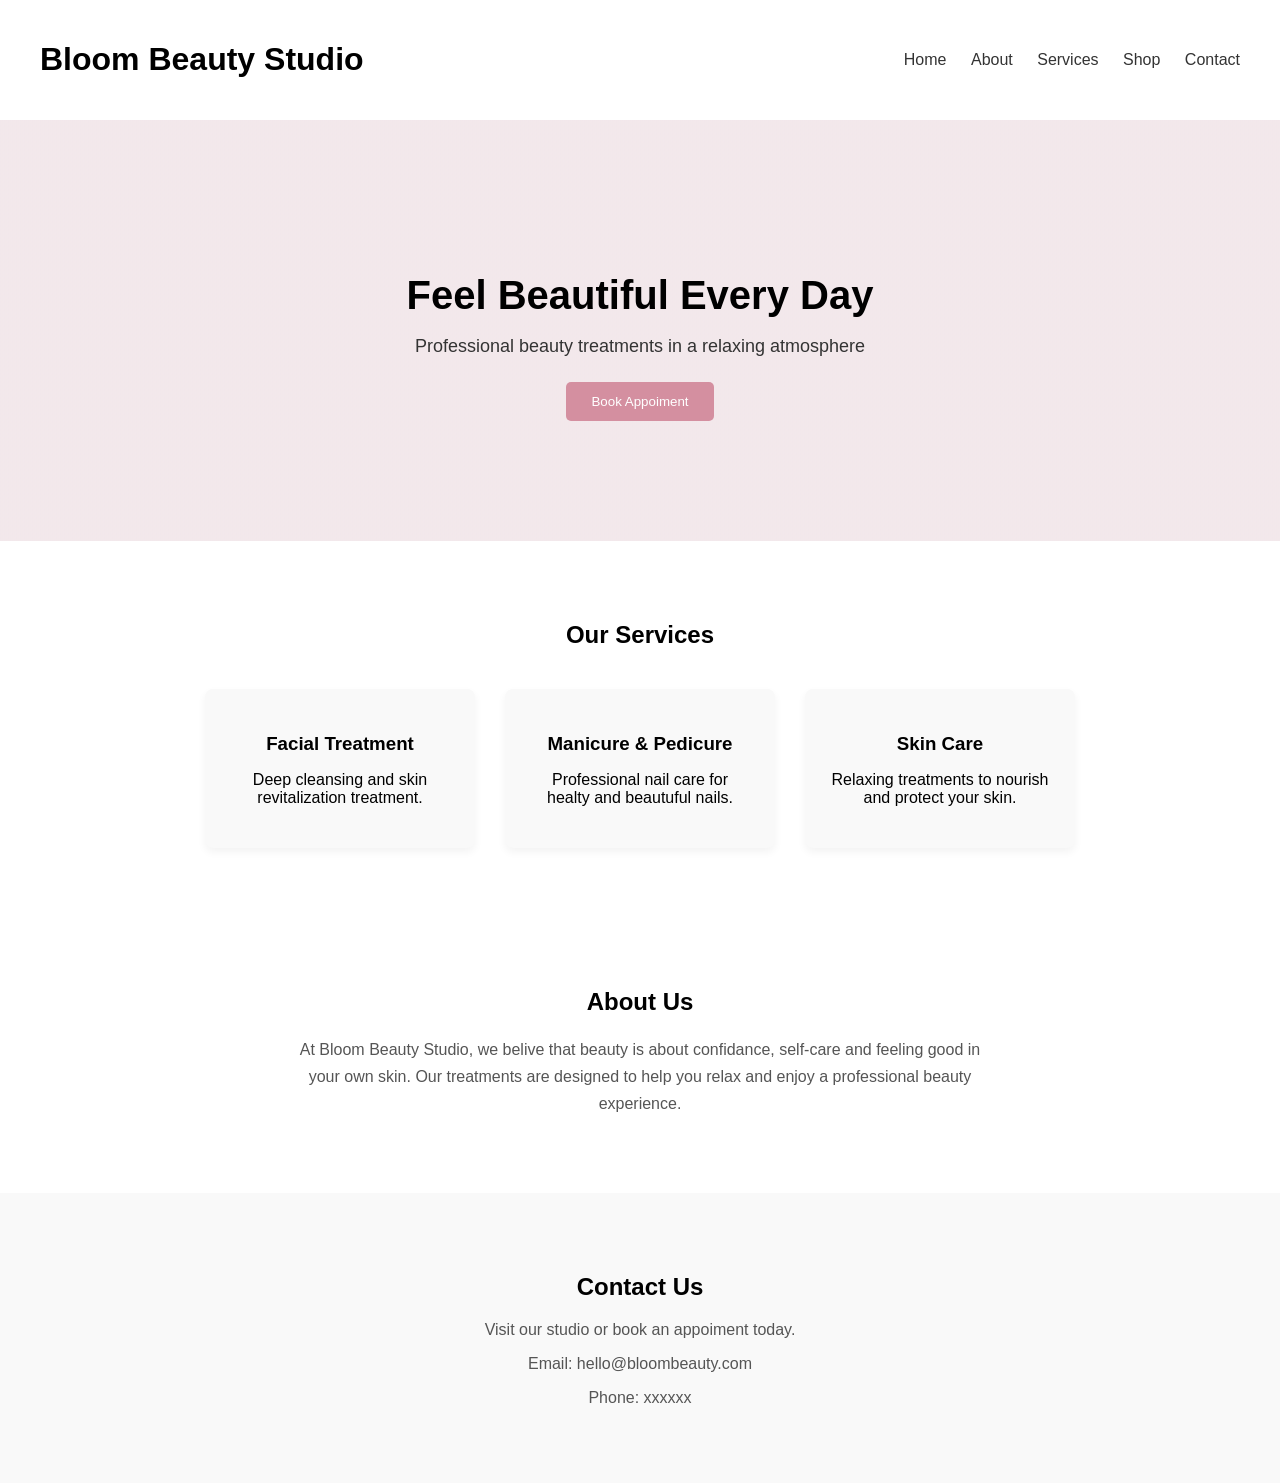
==== index.html @ 5e56a641 "Add beauty studio website files" ====
<!DOCTYPE html>
<html lang="en">
    <head>
        <meta charset="UTF-8">
        <meta name="viewport" content="width=device-width, initial-scale=1.0">
        <title>Bloom Beauty Studio</title>

        <link rel="stylesheet" href="style.css">
    </head>

    <body>
        <header>
            <h1>Bloom Beauty Studio</h1>
            <nav>
                <a href="index.html">Home</a>
                <a href="about.html">About</a>
                <a href="services.html">Services</a>
                <a href="shop.html">Shop</a>
                <a href="contact.html">Contact</a>
            </nav>
        </header>

        <section class="hero">
            <h2>Feel Beautiful Every Day</h2>
            <p>Professional beauty treatments in a relaxing atmosphere</p>
            <button>Book Appoiment</button>
        </section>

        <section class="services">
            <h2>Our Services</h2>
            <div class="service-container">

                <div class="service-card">
                    <h3>Facial Treatment</h3>
                    <p>Deep cleansing and skin revitalization treatment.</p>
                </div>
                <div class="service-card">
                    <h3>Manicure & Pedicure</h3>
                    <p>Professional nail care for healty and beautuful nails.</p>
                </div>
                <div class="service-card">
                    <h3>Skin Care</h3>
                    <p>Relaxing treatments to nourish and protect your skin.</p>
                </div>
            </div>
        </section>

        <section class="about">
            <div class="about-text">
                <h2>About Us</h2>
                <p>
                    At Bloom Beauty Studio, we belive that beauty is about confidance, self-care and feeling good in your own skin. Our treatments are designed to help you relax and enjoy a professional beauty experience.
                </p>
            </div>
        </section>

        <section class="contact">
            <h2>Contact Us</h2>
            <p>Visit our studio or book an appoiment today.</p>
            <p>Email: hello@bloombeauty.com</p>
            <p>Phone: xxxxxx</p>
        </section>

    </body>

</html>
---- style.css ----
body{
    font-family: Arial, Helvetica, sans-serif;
    margin: 0;
    background: #f9f9f9;
}

header{
    display: flex;
    justify-content: space-between;
    align-items: center;
    padding: 20px 40px;
    background: white;
}

nav a{
    margin-left: 20px;
    text-decoration: none;
    color: #333;
}

.hero{
    text-align: center;
    padding: 120px 20px;
    background: linear-gradient(rgba(242,230,234,0.9), rgba(242,230,234,0.9)),url("https://images.pexels.com/photos/992734/pexels-photo-992734.jpeg");
    background-size: cover;
    background-position: center;
}

.hero h2{
    font-size: 40px;
    margin-bottom: 10px;
}

button{
    padding: 12px 25px;
    border: none;
    background: #d48fa0;
    color: white;
    border-radius: 5px;
    cursor: pointer;
}

.services{
    padding: 60px 20px;
    text-align: center;
    background: white;
}

.service-container{
    display: flex;
    justify-content: center;
    gap: 30px;
    margin-top: 40px;
    flex-wrap: wrap;
}

.service-card{
    background: #f9f9f9;
    padding: 25px;
    width: 220px;
    border-radius: 8px;
    box-shadow: 0 4px 8px rgba(0, 0, 0, 0.05);
}

.service-card h3{
    margin-bottom: 10px;
}

.about{
    padding: 60px 20px;
    background: #fff;
    display: flex;
    justify-content: center;
}

.about-text{
    max-width: 700px;
    text-align: center;
}

.about-text p{
    line-height: 1.7;
    color: #555;
}

.hero p{
    font-size: 18px;
    margin-bottom: 25px;
    color: #333;
}

button:hover{
    background: #bf7588;
}

.contact{
    padding: 60px 20px;
    text-align: center;
    background: #f9f9f9;
}

.contact p{
    margin-top: 10px;
    color: #555;
}

.contact-form{
    display: flex;
    flex-direction: column;
    gap: 15px;
    margin-top: 30px;
}

.contact-form input,
.contact-form textarea{
    padding: 14px;
    border: 1px solid #ccc;
    border-radius: 6px;
    font-size: 16px;
    font-family: Arial, Helvetica, sans-serif;
}

.contact-form button{
    align-self: center;
}

.shop{
    padding: 60px 20px;
    text-align: center;
    background: #fff;
}

.product-container{
    display: flex;
    justify-content: center;
    gap: 30px;
    flex-wrap: wrap;
    margin-top: 40px;
}

.product-card{
    background: #f9f9f9;
    padding: 25px;
    width: 220px;
    border-radius: 10px;
    box-shadow: 0 4px 10px rgba(0, 0, 0, 0.08);
}


.booking-form{
    display: flex;
    flex-direction: column;
    gap: 15px;
    margin-top: 30px;
}

.booking-form input,
.booking-form select,
.booking-form textarea{
    padding: 14px;
    border: 1px solid #ccc;
    border-radius: 6px;
    font-size: 16px;
    font-family: Arial, Helvetica, sans-serif;
}

.contact-page{
    max-width: 1200px;
    margin: 60px auto;
    padding: 0 20px;
    display: flex;
    gap: 40px;
    align-items: flex-start;
}

.contact-left{
    flex: 2;
}

.contact-right{
    flex: 1;
}

.contact-form-section,
.booking,
.contact-details{
    background: white;
    padding: 30px;
    border-radius: 10px;
    box-shadow: 0 4px 10px rgba(0, 0, 0, 0.08);
}

.booking{
    margin-top: 30px;
}

.contact-form-section h2,
.booking h2,
.contact-details h3{
    margin-top: 0;
}

.contact-details{
    line-height: 1.8;
    color: #555;
}

@media (max-width: 768px){
   
    header{
        flex-direction: column;
        gap: 15px;
    }
    nav{
        display: flex;
        flex-wrap: wrap;
        justify-content: center;
        gap: 10px;
    }
    .contact-page{
        flex-direction: column;
    }
    .service-container{
        flex-direction: column;
        align-items: center;
    }
    .product-container{
        flex-direction: column;
        align-items: center;
    }
    .hero{
        padding: 100px 20px;
    }
    .hero h2{
        font-size: 28px;
    }
}

#cartCount{
    text-align: center;
    font-weight: bold;
    margin-top: #333;
}
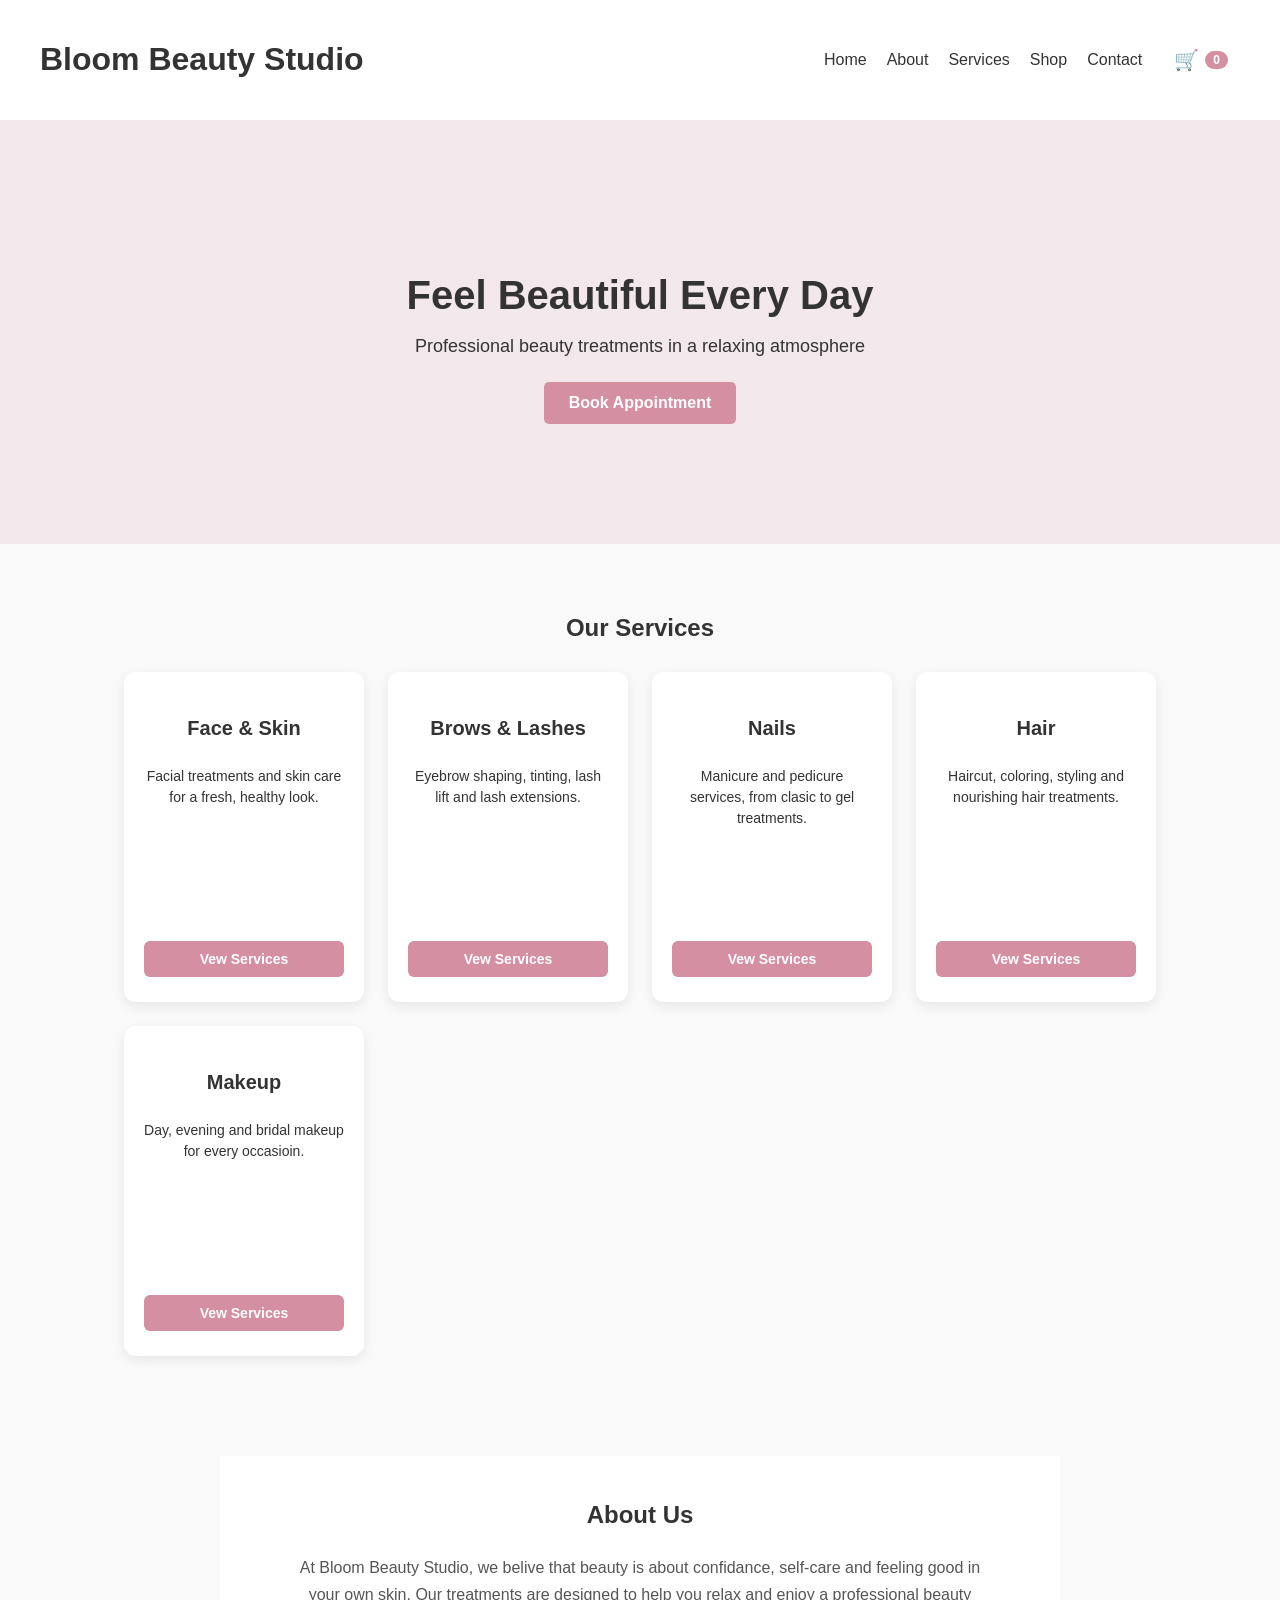
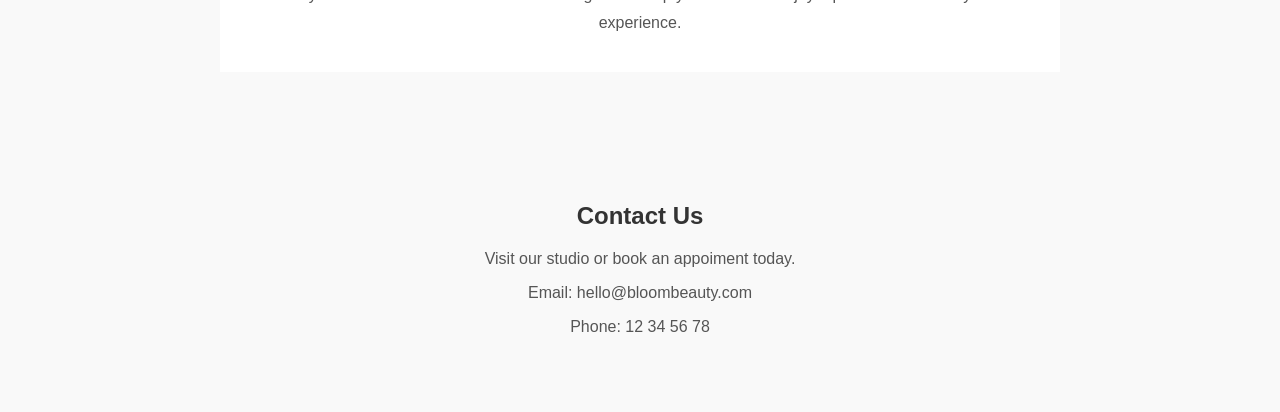
==== commit 7ba6fe76: "Final version of Beauty Studio website" ====
--- a/index.html
+++ b/index.html
@@ -17,30 +17,46 @@
                 <a href="services.html">Services</a>
                 <a href="shop.html">Shop</a>
                 <a href="contact.html">Contact</a>
+                 <a href="checkout.html" class="cart-nav">
+                    🛒 <span id="navCartCount">0</span>
+                </a>
             </nav>
         </header>
 
         <section class="hero">
             <h2>Feel Beautiful Every Day</h2>
             <p>Professional beauty treatments in a relaxing atmosphere</p>
-            <button>Book Appoiment</button>
+            <a href="contact.html#booking" class="book-btn">Book Appointment</a>
         </section>
 
-        <section class="services">
+        <section class="services-preview">
             <h2>Our Services</h2>
             <div class="service-container">
 
                 <div class="service-card">
-                    <h3>Facial Treatment</h3>
-                    <p>Deep cleansing and skin revitalization treatment.</p>
+                    <h3>Face & Skin</h3>
+                    <p>Facial treatments and skin care for a fresh, healthy look.</p>
+                    <a href="services.html" class="service-btn">Vew Services</a>
                 </div>
                 <div class="service-card">
-                    <h3>Manicure & Pedicure</h3>
-                    <p>Professional nail care for healty and beautuful nails.</p>
+                    <h3>Brows & Lashes</h3>
+                    <p>Eyebrow shaping, tinting, lash lift and lash extensions.</p>
+                    <a href="services.html" class="service-btn">Vew Services</a>
                 </div>
                 <div class="service-card">
-                    <h3>Skin Care</h3>
-                    <p>Relaxing treatments to nourish and protect your skin.</p>
+                    <h3>Nails</h3>
+                    <p>Manicure and pedicure services, from clasic to gel treatments.</p>
+                    <a href="services.html" class="service-btn">Vew Services</a>
+                </div>
+                <div class="service-card">
+                    <h3>Hair</h3>
+                    <p>Haircut, coloring, styling and nourishing hair treatments.</p>
+                    <a href="services.html" class="service-btn">Vew Services</a>
+                </div>
+                <div class="service-card">
+                    <h3>Makeup</h3>
+                    <p>Day, evening and bridal makeup for every occasioin.</p>
+                    <a href="services.html" class="service-btn">Vew Services</a>
                 </div>
             </div>
         </section>
@@ -58,8 +74,9 @@
             <h2>Contact Us</h2>
             <p>Visit our studio or book an appoiment today.</p>
             <p>Email: hello@bloombeauty.com</p>
-            <p>Phone: xxxxxx</p>
+            <p>Phone: 12 34 56 78</p>
         </section>
+        <script src="script.js"></script>
 
     </body>
 
--- a/style.css
+++ b/style.css
@@ -2,8 +2,10 @@
     font-family: Arial, Helvetica, sans-serif;
     margin: 0;
     background: #f9f9f9;
-}
-
+    color: #333;
+}
+
+/* Header */
 header{
     display: flex;
     justify-content: space-between;
@@ -12,12 +14,19 @@
     background: white;
 }
 
+nav{
+    display: flex;
+    align-items: center;
+    gap: 20px;
+    flex-wrap: wrap;
+}
+
 nav a{
-    margin-left: 20px;
     text-decoration: none;
     color: #333;
 }
 
+/* Hero */
 .hero{
     text-align: center;
     padding: 120px 20px;
@@ -31,80 +40,153 @@
     margin-bottom: 10px;
 }
 
-button{
-    padding: 12px 25px;
-    border: none;
-    background: #d48fa0;
-    color: white;
-    border-radius: 5px;
-    cursor: pointer;
-}
-
-.services{
-    padding: 60px 20px;
-    text-align: center;
-    background: white;
-}
-
-.service-container{
-    display: flex;
-    justify-content: center;
-    gap: 30px;
-    margin-top: 40px;
-    flex-wrap: wrap;
-}
-
-.service-card{
-    background: #f9f9f9;
-    padding: 25px;
-    width: 220px;
-    border-radius: 8px;
-    box-shadow: 0 4px 8px rgba(0, 0, 0, 0.05);
-}
-
-.service-card h3{
-    margin-bottom: 10px;
-}
-
-.about{
-    padding: 60px 20px;
-    background: #fff;
-    display: flex;
-    justify-content: center;
-}
-
-.about-text{
-    max-width: 700px;
-    text-align: center;
-}
-
-.about-text p{
-    line-height: 1.7;
-    color: #555;
-}
-
 .hero p{
     font-size: 18px;
     margin-bottom: 25px;
     color: #333;
 }
 
+/* Buttons */
+button{
+    padding: 12px 25px;
+    border: none;
+    background: #d48fa0;
+    color: white;
+    border-radius: 5px;
+    cursor: pointer;
+}
+
 button:hover{
     background: #bf7588;
 }
 
-.contact{
+.book-btn {
+    display: inline-block;
+    padding: 12px 25px;
+    background: #d48fa0;
+    color: white;
+    border-radius: 5px;
+    text-decoration: none;
+    font-weight: bold;
+}
+
+.book-btn:hover {
+    background: #bf7588;
+}
+
+/* Section Titles */
+.section-title {
+    text-align: center;
+    font-size: 32px;
+    margin: 30px 0 30px;
+}
+
+/* Services General */
+.services{
+    padding: 50px 20px 60px;
+    background: white;
+    max-width: 1200px;
+    margin: 0 auto;
+    border-radius: 12px;
+}
+
+.service-category-title {
+    margin: 45px 0 20px;
+    font-size: 28px;
+    color: #333;
+    text-align: center;
+}
+
+.service-container{
+    display: grid;
+    grid-template-columns: repeat(auto-fit, minmax(240px, 240px));
+    gap: 24px;
+    justify-content: center;
+}
+
+.service-card{
+    background: white;
+    padding: 25px 20px;
+    border-radius: 12px;
+    box-shadow: 0 4px 12px rgba(0, 0, 0, 0.08);
+    text-align: center;
+    display: flex;
+    flex-direction: column;
+    justify-content: space-between;
+    min-height: 280px;
+}
+
+.service-card h3{
+    margin-bottom: 12px;
+    font-size: 20px;
+}
+
+.service-card p {
+    font-size: 14px;
+    margin-bottom: 12px;
+    line-height: 1.5;
+}
+
+.service-btn {
+    display: inline-block;
+    margin-top: auto;
+    padding: 10px 22px;
+    background: #d48fa0;
+    color: white;
+    border-radius: 6px;
+    text-decoration: none;
+    font-size: 14px;
+    font-weight: bold;
+}
+
+.service-btn:hover {
+    background: #bf7588;
+}
+
+/* Homepage services preview */
+.services-preview {
+    padding: 50px 20px;
+    text-align: center;
+}
+
+.services-preview h2 {
+    margin-bottom: 30px;
+}
+
+/* About */
+.about {
+    max-width: 800px;
+    margin: 50px auto;
+    padding: 20px;
+    background: #fff;
+    display: flex;
+    justify-content: center;
+    line-height: 1.6;
+}
+
+.about-text {
+    max-width: 700px;
+    text-align: center;
+}
+
+.about-text p {
+    line-height: 1.7;
+    color: #555;
+}
+
+/* Contact */
+.contact {
     padding: 60px 20px;
     text-align: center;
     background: #f9f9f9;
 }
 
-.contact p{
+.contact p {
     margin-top: 10px;
     color: #555;
 }
 
-.contact-form{
+.contact-form {
     display: flex;
     flex-direction: column;
     gap: 15px;
@@ -112,7 +194,7 @@
 }
 
 .contact-form input,
-.contact-form textarea{
+.contact-form textarea {
     padding: 14px;
     border: 1px solid #ccc;
     border-radius: 6px;
@@ -120,17 +202,119 @@
     font-family: Arial, Helvetica, sans-serif;
 }
 
-.contact-form button{
+.contact-form button {
     align-self: center;
 }
 
-.shop{
+/* Contact page / booking */
+.contact-page {
+    max-width: 1200px;
+    margin: 60px auto;
+    padding: 0 20px;
+    display: flex;
+    gap: 40px;
+    align-items: flex-start;
+}
+
+.contact-left {
+    flex: 2;
+}
+
+.contact-right {
+    flex: 1;
+}
+
+.contact-form-section,
+.booking,
+.contact-details {
+    background: white;
+    padding: 30px;
+    border-radius: 10px;
+    box-shadow: 0 4px 10px rgba(0, 0, 0, 0.08);
+}
+
+.booking {
+    margin-bottom: 30px;
+}
+
+.contact-form-section h2,
+.booking h2,
+.contact-details h3 {
+    margin-top: 0;
+    margin-bottom: 25px;
+}
+
+.contact-details {
+    line-height: 1.8;
+    color: #555;
+}
+
+.booking-form {
+    display: grid;
+    grid-template-columns: 1fr 1fr;
+    gap: 15px;
+}
+
+.form-group {
+    display: flex;
+    flex-direction: column;
+}
+
+.form-group label {
+    margin-bottom: 8px;
+    font-weight: 600;
+    color: #333;
+}
+
+.form-group input,
+.form-group select,
+.form-group textarea {
+    padding: 12px;
+    border: 1px solid #ccc;
+    border-radius: 6px;
+    font-size: 15px;
+    width: 100%;
+    box-sizing: border-box;
+    font-family: Arial, Helvetica, sans-serif;
+}
+
+.form-group textarea {
+    min-height: 100px;
+    resize: vertical;
+}
+
+.full-width {
+    grid-column: 1 / -1;
+}
+
+.booking-form button {
+    padding: 12px 24px;
+    border: none;
+    background: #d48fa0;
+    color: white;
+    border-radius: 6px;
+    cursor: pointer;
+    font-weight: bold;
+    width: fit-content;
+}
+
+.booking-form button:hover {
+    background: #bf7588;
+}
+
+#bookingMessage {
+    margin-top: 15px;
+    font-weight: 500;
+}
+
+/* Shop */
+.shop {
     padding: 60px 20px;
     text-align: center;
     background: #fff;
 }
 
-.product-container{
+.product-container {
     display: flex;
     justify-content: center;
     gap: 30px;
@@ -138,7 +322,7 @@
     margin-top: 40px;
 }
 
-.product-card{
+.product-card {
     background: #f9f9f9;
     padding: 25px;
     width: 220px;
@@ -146,98 +330,209 @@
     box-shadow: 0 4px 10px rgba(0, 0, 0, 0.08);
 }
 
-
-.booking-form{
-    display: flex;
-    flex-direction: column;
+.cart-summary {
+    display: flex;
+    justify-content: center;
+    align-items: center;
     gap: 15px;
-    margin-top: 30px;
-}
-
-.booking-form input,
-.booking-form select,
-.booking-form textarea{
-    padding: 14px;
-    border: 1px solid #ccc;
-    border-radius: 6px;
-    font-size: 16px;
-    font-family: Arial, Helvetica, sans-serif;
-}
-
-.contact-page{
-    max-width: 1200px;
-    margin: 60px auto;
-    padding: 0 20px;
-    display: flex;
-    gap: 40px;
-    align-items: flex-start;
-}
-
-.contact-left{
-    flex: 2;
-}
-
-.contact-right{
-    flex: 1;
-}
-
-.contact-form-section,
-.booking,
-.contact-details{
+    margin-bottom: 20px;
+    flex-wrap: wrap;
+}
+
+#cartCount {
+    font-weight: bold;
+    margin: 0;
+    color: #333;
+}
+
+.view-cart-btn {
+    display: inline-block;
+    padding: 10px 18px;
+    background: #d48fa0;
+    color: white;
+    text-decoration: none;
+    border-radius: 6px;
+    font-weight: bold;
+}
+
+.view-cart-btn:hover {
+    background: #bf7588;
+}
+
+/* Checkout */
+.checkout-section {
+    max-width: 900px;
+    margin: 50px auto;
     background: white;
     padding: 30px;
     border-radius: 10px;
     box-shadow: 0 4px 10px rgba(0, 0, 0, 0.08);
 }
 
-.booking{
-    margin-top: 30px;
-}
-
-.contact-form-section h2,
-.booking h2,
-.contact-details h3{
-    margin-top: 0;
-}
-
-.contact-details{
-    line-height: 1.8;
-    color: #555;
-}
-
-@media (max-width: 768px){
-   
-    header{
+.checkout-section h2 {
+    margin-bottom: 20px;
+}
+
+.checkout-item {
+    display: flex;
+    justify-content: space-between;
+    align-items: center;
+    gap: 15px;
+    padding: 12px 0;
+    border-bottom: 1px solid #ddd;
+}
+
+#checkoutTotal {
+    font-weight: bold;
+    font-size: 18px;
+    margin: 20px 0 30px;
+}
+
+.checkout-form {
+    display: grid;
+    grid-template-columns: 1fr 1fr;
+    gap: 20px;
+}
+
+.checkout-form .form-group {
+    display: flex;
+    flex-direction: column;
+}
+
+.checkout-form label {
+    margin-bottom: 8px;
+    font-weight: 600;
+}
+
+.checkout-form input {
+    padding: 12px;
+    border: 1px solid #ccc;
+    border-radius: 6px;
+}
+
+.checkout-form .full-width {
+    grid-column: 1 / -1;
+}
+
+#checkoutMessage {
+    margin-top: 20px;
+    font-weight: 600;
+    color: #4CAF50;
+}
+
+.checkout-actions {
+    display: flex;
+    gap: 15px;
+    margin: 20px 0 30px;
+    flex-wrap: wrap;
+}
+
+.secondary-btn {
+    display: inline-block;
+    padding: 10px 18px;
+    background: #777;
+    color: white;
+    text-decoration: none;
+    border: none;
+    border-radius: 6px;
+    cursor: pointer;
+    font-weight: bold;
+}
+
+.secondary-btn:hover {
+    background: #555;
+}
+
+/* Nav cart */
+.cart-nav {
+    font-size: 20px;
+    text-decoration: none;
+    display: inline-flex;
+    align-items: center;
+    gap: 6px;
+}
+
+nav a.cart-nav {
+    padding: 8px 12px;
+}
+
+#navCartCount {
+    background: #d48fa0;
+    color: white;
+    font-size: 12px;
+    font-weight: bold;
+    padding: 3px 8px;
+    border-radius: 999px;
+    line-height: 1;
+}
+
+/* Quantity controls */
+.quantity-controls {
+    display: flex;
+    align-items: center;
+    gap: 8px;
+}
+
+.quantity-controls button {
+    padding: 5px 10px;
+    border: none;
+    background: #d48fa0;
+    color: white;
+    border-radius: 4px;
+    cursor: pointer;
+}
+
+.quantity-controls button:hover {
+    background: #bf7588;
+}
+
+/* Responsive */
+@media (max-width: 768px) {
+    header {
         flex-direction: column;
         gap: 15px;
     }
-    nav{
-        display: flex;
-        flex-wrap: wrap;
+
+    nav {
         justify-content: center;
-        gap: 10px;
-    }
-    .contact-page{
+    }
+
+    .hero {
+        padding: 100px 20px;
+    }
+
+    .hero h2 {
+        font-size: 28px;
+    }
+
+    .contact-page {
         flex-direction: column;
     }
-    .service-container{
+
+    .booking-form,
+    .checkout-form {
+        grid-template-columns: 1fr;
+    }
+
+    .product-container {
         flex-direction: column;
         align-items: center;
     }
-    .product-container{
-        flex-direction: column;
-        align-items: center;
-    }
-    .hero{
-        padding: 100px 20px;
-    }
-    .hero h2{
-        font-size: 28px;
-    }
-}
-
-#cartCount{
-    text-align: center;
-    font-weight: bold;
-    margin-top: #333;
+
+    .service-container {
+        grid-template-columns: 1fr;
+    }
+
+    .service-card {
+        min-height: auto;
+    }
+
+    .services {
+        margin: 30px auto;
+    }
+
+    .service-category-title {
+        font-size: 24px;
+        margin: 35px 0 15px;
+    }
 }
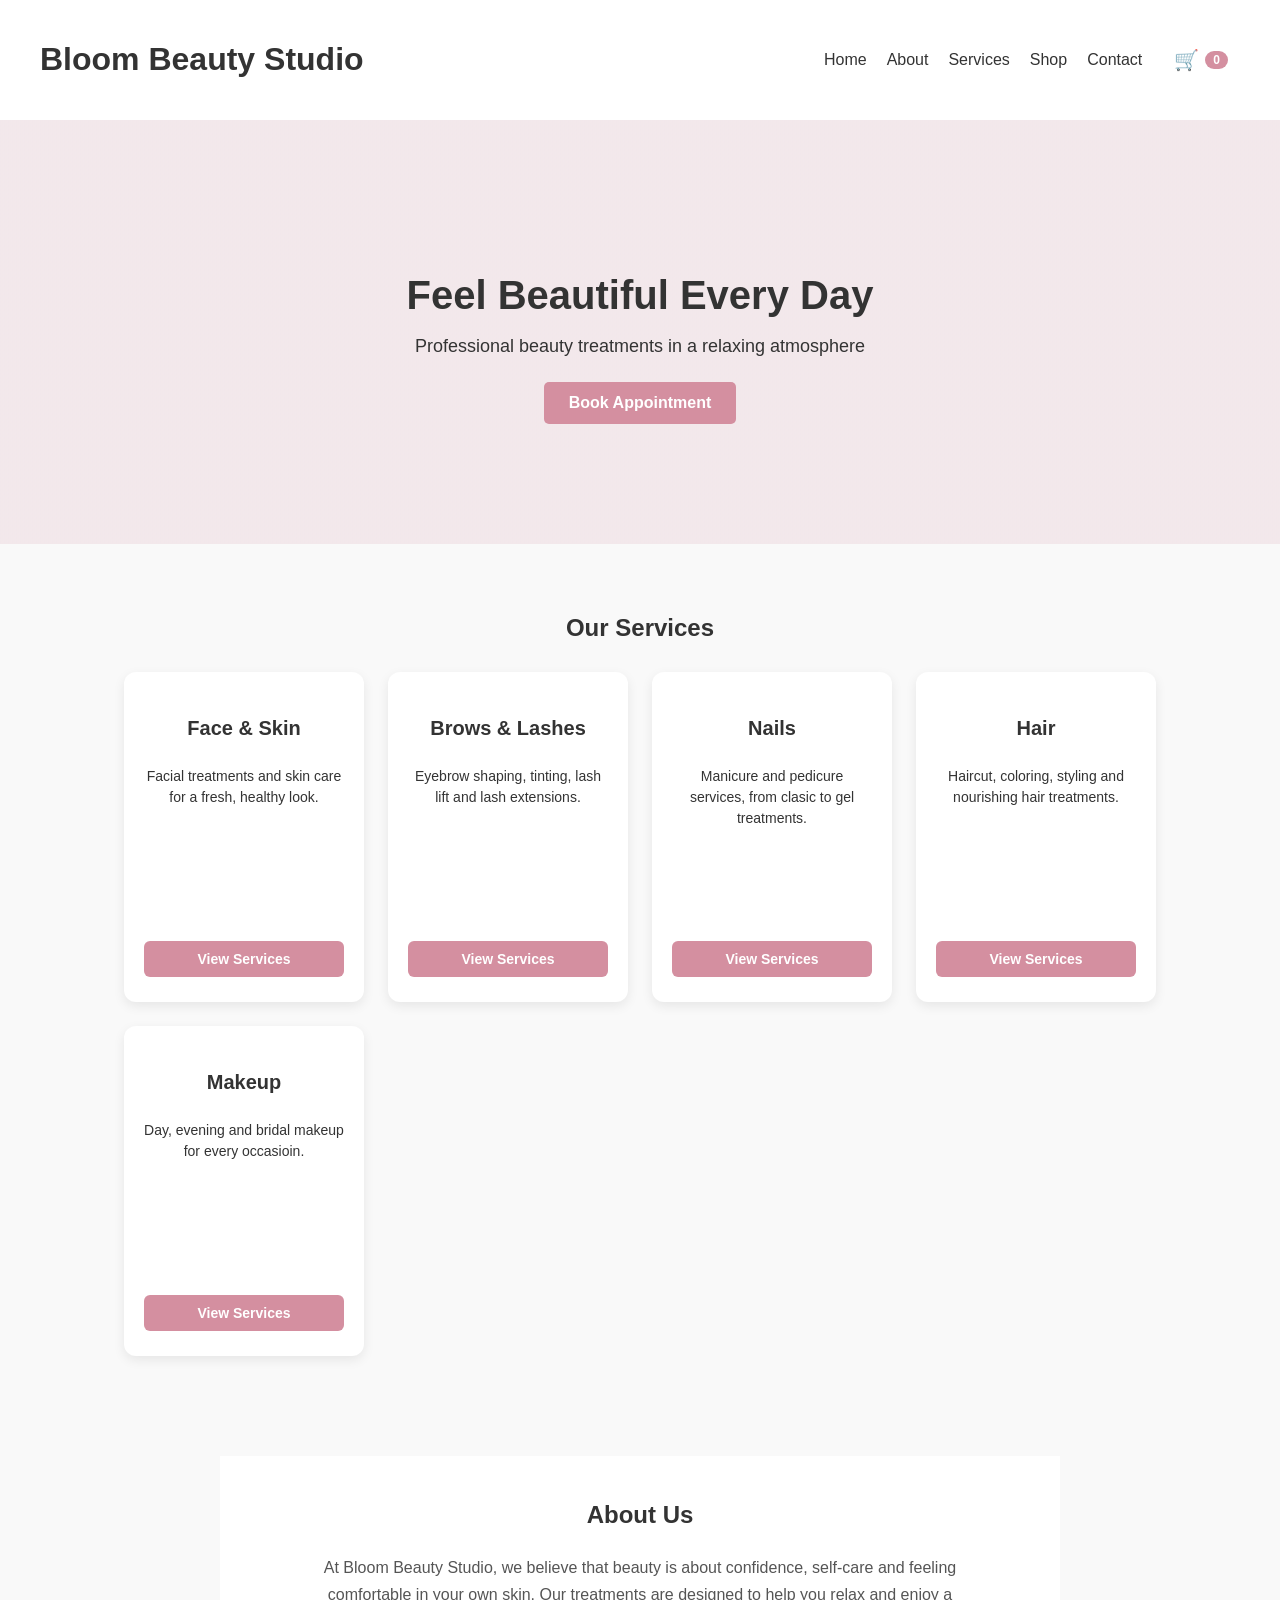
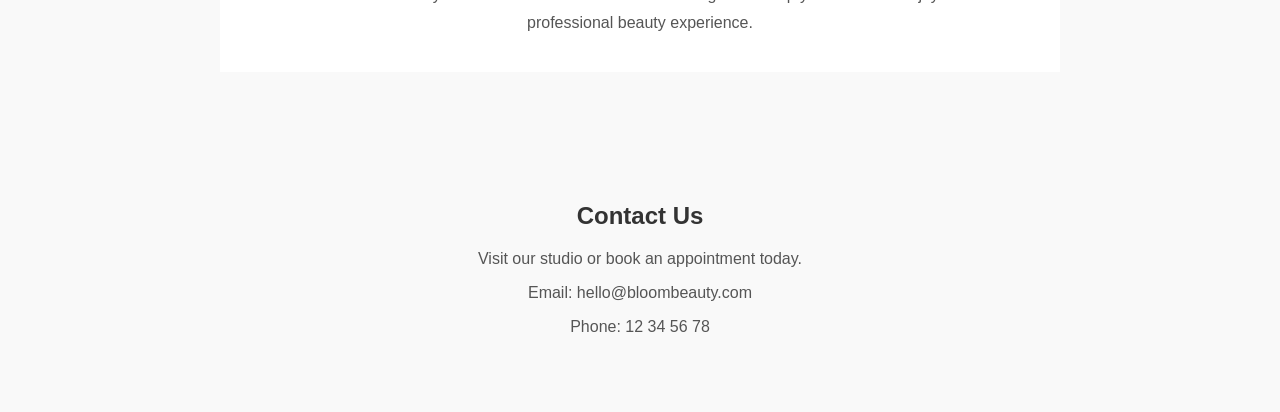
==== commit 4b374022: "Final version of Beauty Studio website" ====
--- a/index.html
+++ b/index.html
@@ -36,27 +36,27 @@
                 <div class="service-card">
                     <h3>Face & Skin</h3>
                     <p>Facial treatments and skin care for a fresh, healthy look.</p>
-                    <a href="services.html" class="service-btn">Vew Services</a>
+                    <a href="services.html" class="service-btn">View Services</a>
                 </div>
                 <div class="service-card">
                     <h3>Brows & Lashes</h3>
                     <p>Eyebrow shaping, tinting, lash lift and lash extensions.</p>
-                    <a href="services.html" class="service-btn">Vew Services</a>
+                    <a href="services.html" class="service-btn">View Services</a>
                 </div>
                 <div class="service-card">
                     <h3>Nails</h3>
                     <p>Manicure and pedicure services, from clasic to gel treatments.</p>
-                    <a href="services.html" class="service-btn">Vew Services</a>
+                    <a href="services.html" class="service-btn">View Services</a>
                 </div>
                 <div class="service-card">
                     <h3>Hair</h3>
                     <p>Haircut, coloring, styling and nourishing hair treatments.</p>
-                    <a href="services.html" class="service-btn">Vew Services</a>
+                    <a href="services.html" class="service-btn">View Services</a>
                 </div>
                 <div class="service-card">
                     <h3>Makeup</h3>
                     <p>Day, evening and bridal makeup for every occasioin.</p>
-                    <a href="services.html" class="service-btn">Vew Services</a>
+                    <a href="services.html" class="service-btn">View Services</a>
                 </div>
             </div>
         </section>
@@ -65,14 +65,14 @@
             <div class="about-text">
                 <h2>About Us</h2>
                 <p>
-                    At Bloom Beauty Studio, we belive that beauty is about confidance, self-care and feeling good in your own skin. Our treatments are designed to help you relax and enjoy a professional beauty experience.
+                    At Bloom Beauty Studio, we believe that beauty is about confidence, self-care and feeling comfortable in your own skin. Our treatments are designed to help you relax and enjoy a professional beauty experience.
                 </p>
             </div>
         </section>
 
         <section class="contact">
             <h2>Contact Us</h2>
-            <p>Visit our studio or book an appoiment today.</p>
+            <p>Visit our studio or book an appointment today.</p>
             <p>Email: hello@bloombeauty.com</p>
             <p>Phone: 12 34 56 78</p>
         </section>
